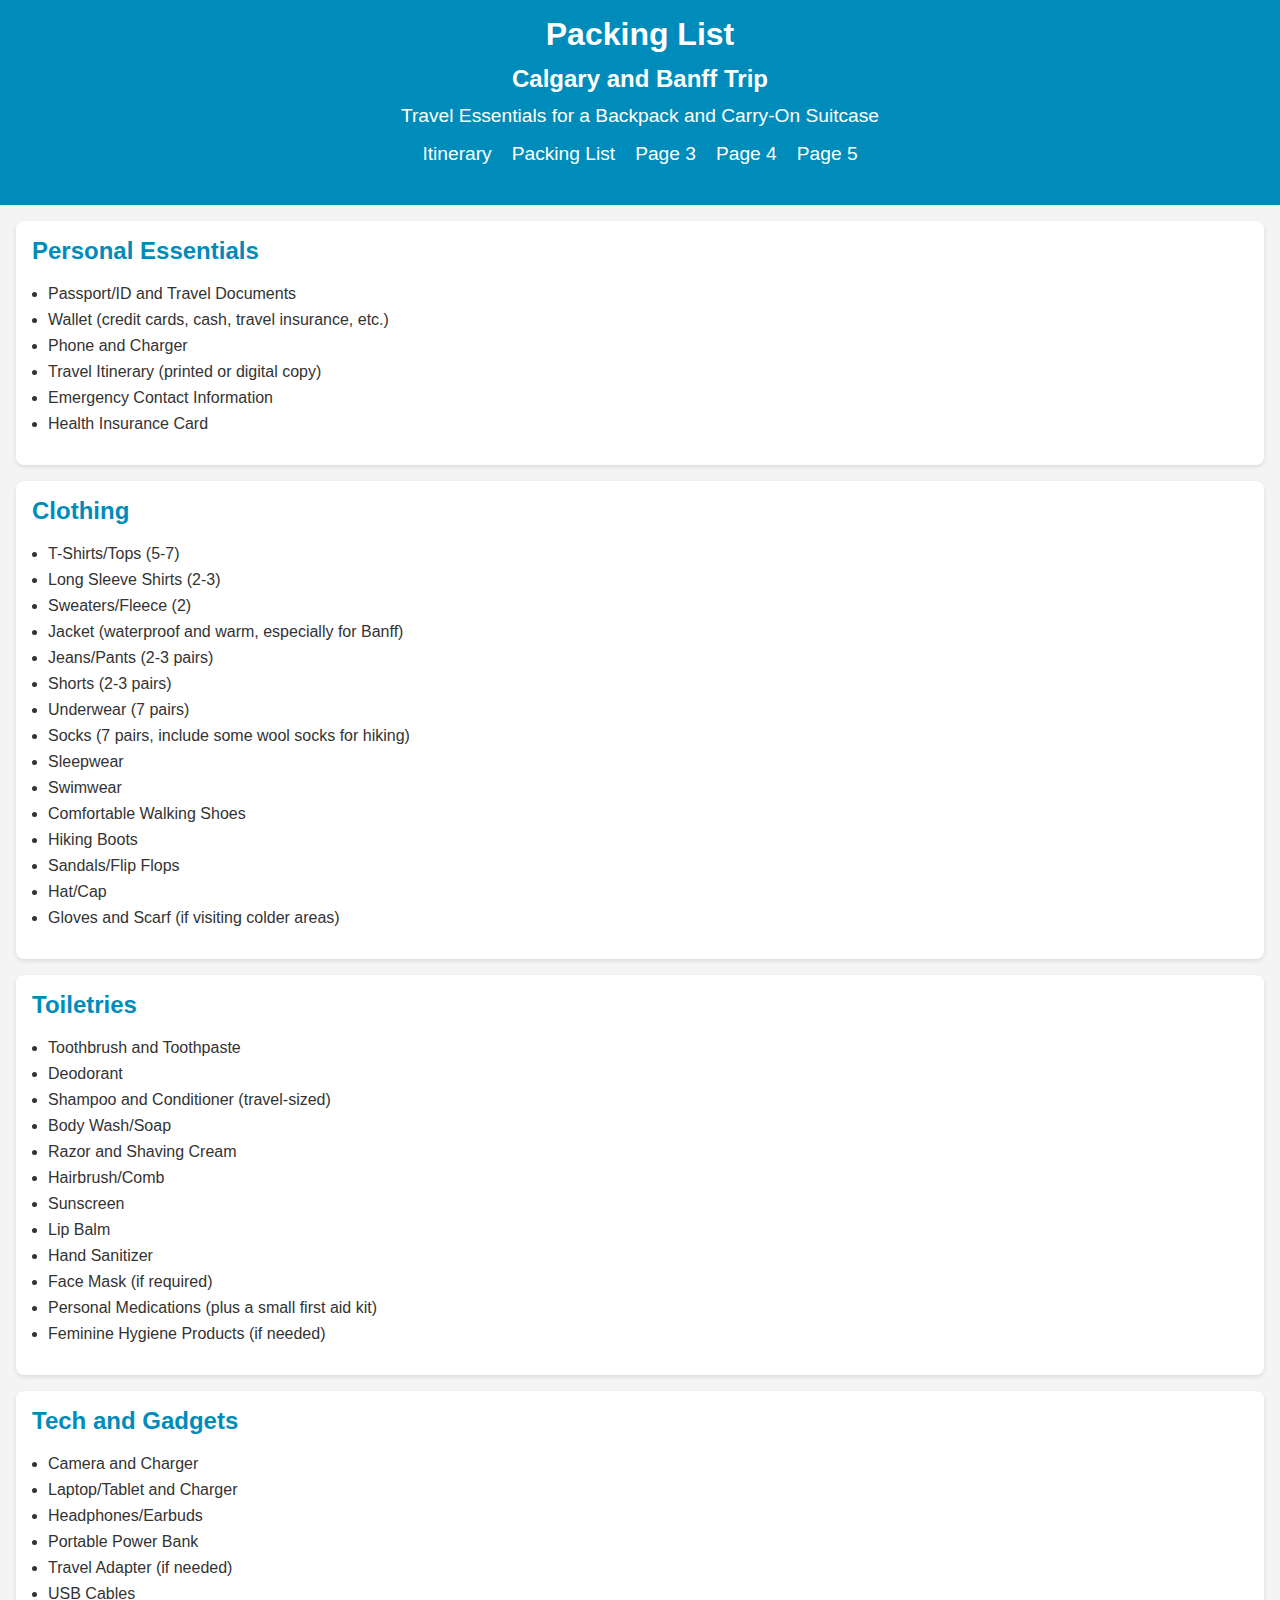
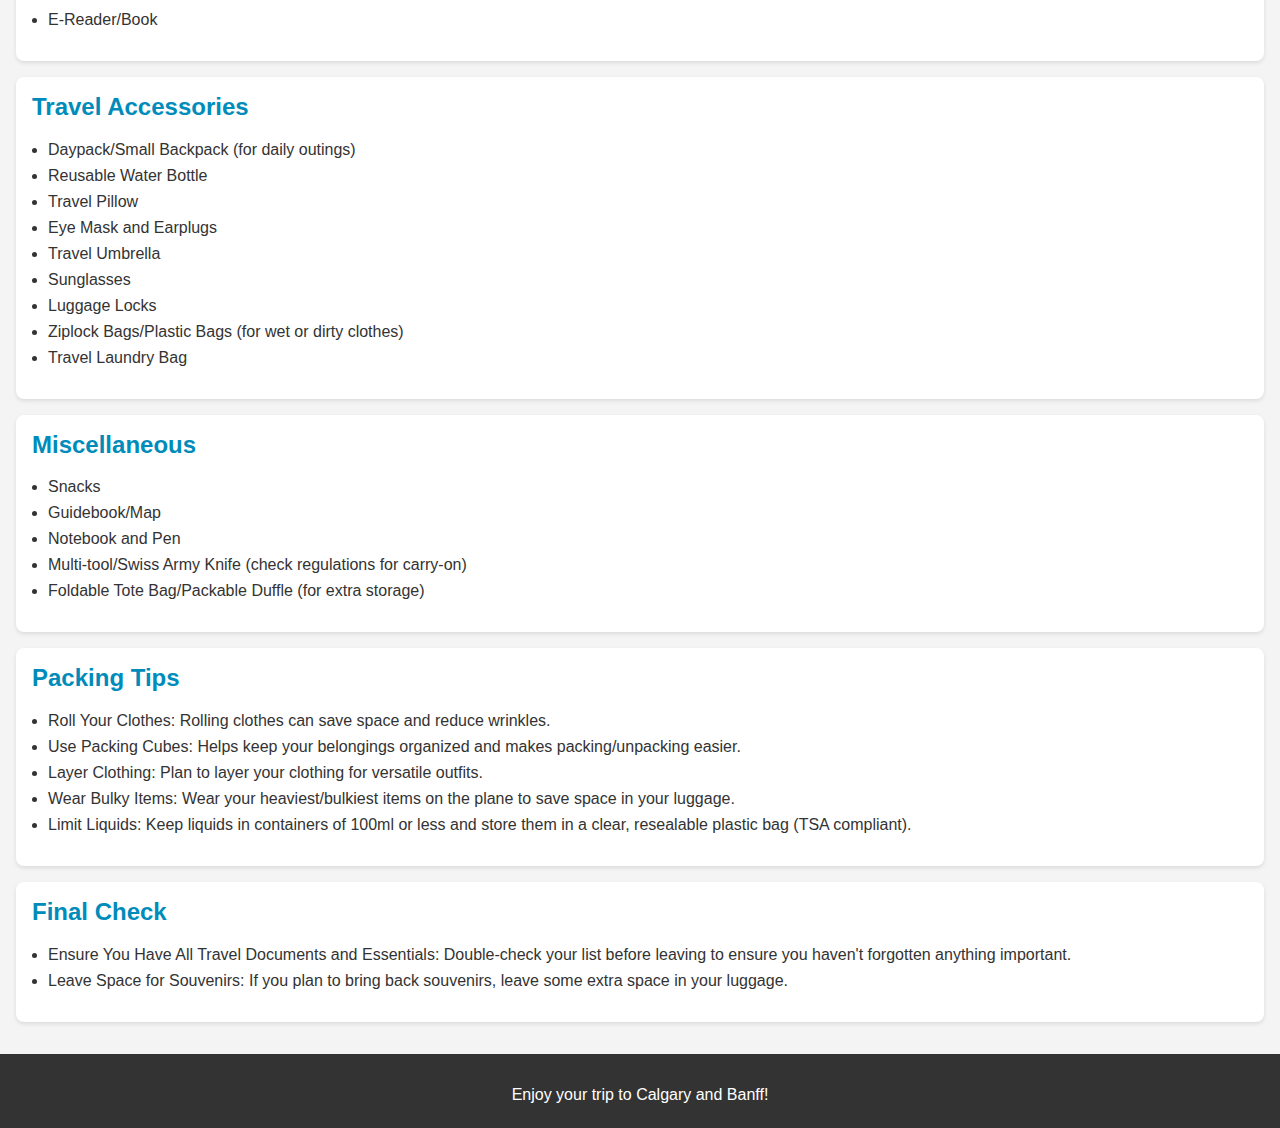
==== packing-list.html @ fa6e2751 "Add files via upload" ====
<!DOCTYPE html>
<html lang="en">
<head>
    <meta charset="UTF-8">
    <meta name="viewport" content="width=device-width, initial-scale=1.0">
    <title>Packing List for Calgary and Banff Trip</title>
    <link rel="stylesheet" href="styles.css">
</head>
<body>
    <header>
        <h1>Packing List</h1>
        <h2>Calgary and Banff Trip</h2>
        <p>Travel Essentials for a Backpack and Carry-On Suitcase</p>
        <nav>
            <div class="hamburger-menu" id="hamburger-menu">
                ☰
            </div>
            <ul class="nav-links" id="nav-links">
                <li><a href="Index.html">Itinerary</a></li>
                <li><a href="packing-list.html">Packing List</a></li>
                <li><a href="page3.html">Page 3</a></li>
                <li><a href="page4.html">Page 4</a></li>
                <li><a href="page5.html">Page 5</a></li>
            </ul>
        </nav>
    </header>

    <main>
        <section class="day">
            <h2>Personal Essentials</h2>
            <ul>
                <li>Passport/ID and Travel Documents</li>
                <li>Wallet (credit cards, cash, travel insurance, etc.)</li>
                <li>Phone and Charger</li>
                <li>Travel Itinerary (printed or digital copy)</li>
                <li>Emergency Contact Information</li>
                <li>Health Insurance Card</li>
            </ul>
        </section>

        <section class="day">
            <h2>Clothing</h2>
            <ul>
                <li>T-Shirts/Tops (5-7)</li>
                <li>Long Sleeve Shirts (2-3)</li>
                <li>Sweaters/Fleece (2)</li>
                <li>Jacket (waterproof and warm, especially for Banff)</li>
                <li>Jeans/Pants (2-3 pairs)</li>
                <li>Shorts (2-3 pairs)</li>
                <li>Underwear (7 pairs)</li>
                <li>Socks (7 pairs, include some wool socks for hiking)</li>
                <li>Sleepwear</li>
                <li>Swimwear</li>
                <li>Comfortable Walking Shoes</li>
                <li>Hiking Boots</li>
                <li>Sandals/Flip Flops</li>
                <li>Hat/Cap</li>
                <li>Gloves and Scarf (if visiting colder areas)</li>
            </ul>
        </section>

        <section class="day">
            <h2>Toiletries</h2>
            <ul>
                <li>Toothbrush and Toothpaste</li>
                <li>Deodorant</li>
                <li>Shampoo and Conditioner (travel-sized)</li>
                <li>Body Wash/Soap</li>
                <li>Razor and Shaving Cream</li>
                <li>Hairbrush/Comb</li>
                <li>Sunscreen</li>
                <li>Lip Balm</li>
                <li>Hand Sanitizer</li>
                <li>Face Mask (if required)</li>
                <li>Personal Medications (plus a small first aid kit)</li>
                <li>Feminine Hygiene Products (if needed)</li>
            </ul>
        </section>

        <section class="day">
            <h2>Tech and Gadgets</h2>
            <ul>
                <li>Camera and Charger</li>
                <li>Laptop/Tablet and Charger</li>
                <li>Headphones/Earbuds</li>
                <li>Portable Power Bank</li>
                <li>Travel Adapter (if needed)</li>
                <li>USB Cables</li>
                <li>E-Reader/Book</li>
            </ul>
        </section>

        <section class="day">
            <h2>Travel Accessories</h2>
            <ul>
                <li>Daypack/Small Backpack (for daily outings)</li>
                <li>Reusable Water Bottle</li>
                <li>Travel Pillow</li>
                <li>Eye Mask and Earplugs</li>
                <li>Travel Umbrella</li>
                <li>Sunglasses</li>
                <li>Luggage Locks</li>
                <li>Ziplock Bags/Plastic Bags (for wet or dirty clothes)</li>
                <li>Travel Laundry Bag</li>
            </ul>
        </section>

        <section class="day">
            <h2>Miscellaneous</h2>
            <ul>
                <li>Snacks</li>
                <li>Guidebook/Map</li>
                <li>Notebook and Pen</li>
                <li>Multi-tool/Swiss Army Knife (check regulations for carry-on)</li>
                <li>Foldable Tote Bag/Packable Duffle (for extra storage)</li>
            </ul>
        </section>

        <section class="day">
            <h2>Packing Tips</h2>
            <ul>
                <li>Roll Your Clothes: Rolling clothes can save space and reduce wrinkles.</li>
                <li>Use Packing Cubes: Helps keep your belongings organized and makes packing/unpacking easier.</li>
                <li>Layer Clothing: Plan to layer your clothing for versatile outfits.</li>
                <li>Wear Bulky Items: Wear your heaviest/bulkiest items on the plane to save space in your luggage.</li>
                <li>Limit Liquids: Keep liquids in containers of 100ml or less and store them in a clear, resealable plastic bag (TSA compliant).</li>
            </ul>
        </section>

        <section class="day">
            <h2>Final Check</h2>
            <ul>
                <li>Ensure You Have All Travel Documents and Essentials: Double-check your list before leaving to ensure you haven't forgotten anything important.</li>
                <li>Leave Space for Souvenirs: If you plan to bring back souvenirs, leave some extra space in your luggage.</li>
            </ul>
        </section>
    </main>

    <footer>
        <p>Enjoy your trip to Calgary and Banff!</p>
    </footer>
    <script>
        document.getElementById('hamburger-menu').addEventListener('click', function() {
            var navLinks = document.getElementById('nav-links');
            if (navLinks.style.display === 'block') {
                navLinks.style.display = 'none';
            } else {
                navLinks.style.display = 'block';
            }
        });
    </script>
</body>
</html>
---- styles.css ----
body {
    font-family: Arial, sans-serif;
    margin: 0;
    padding: 0;
    background-color: #f4f4f4;
    color: #333;
}

header {
    background-color: #008cba;
    color: white;
    padding: 1em;
    text-align: center;
    position: relative;
}

header h1 {
    margin: 0;
    font-size: 2em;
}

header h2 {
    margin: 0.5em 0;
    font-size: 1.5em;
}

header p {
    margin: 0.5em 0;
    font-size: 1.2em;
}

.responsive-image {
    width: 100%;
    height: auto;
    max-width: 600px;
    margin: 20px auto;
}

.hamburger-menu {
    font-size: 2em;
    cursor: pointer;
    display: none;
    position: absolute;
    top: 10px;
    right: 20px;
}

.nav-links {
    list-style: none;
    padding: 0;
    display: flex;
    justify-content: center;
    gap: 20px;
}

.nav-links li {
    display: inline;
}

.nav-links li a {
    color: white;
    text-decoration: none;
    font-size: 1.2em;
}

@media (max-width: 768px) {
    .hamburger-menu {
        display: block;
    }

    .nav-links {
        display: none;
        flex-direction: column;
        position: absolute;
        top: 60px;
        right: 20px;
        background-color: #008cba;
        padding: 10px;
        border-radius: 5px;
    }

    .nav-links li {
        margin: 10px 0;
    }

    .nav-links li a {
        font-size: 1.5em;
    }
}

main {
    padding: 1em;
}

.day {
    background-color: white;
    margin-bottom: 1em;
    padding: 1em;
    border-radius: 8px;
    box-shadow: 0 2px 4px rgba(0, 0, 0, 0.1);
}

.day h2 {
    color: #008cba;
    margin-top: 0;
}

.day h3 {
    margin-top: 0.5em;
    margin-bottom: 0.5em;
}

ul {
    padding-left: 1em;
}

ul li {
    margin-bottom: 0.5em;
}

footer {
    background-color: #333;
    color: white;
    padding: 1em;
    text-align: center;
}

footer p {
    margin-bottom: 0.5em;
}
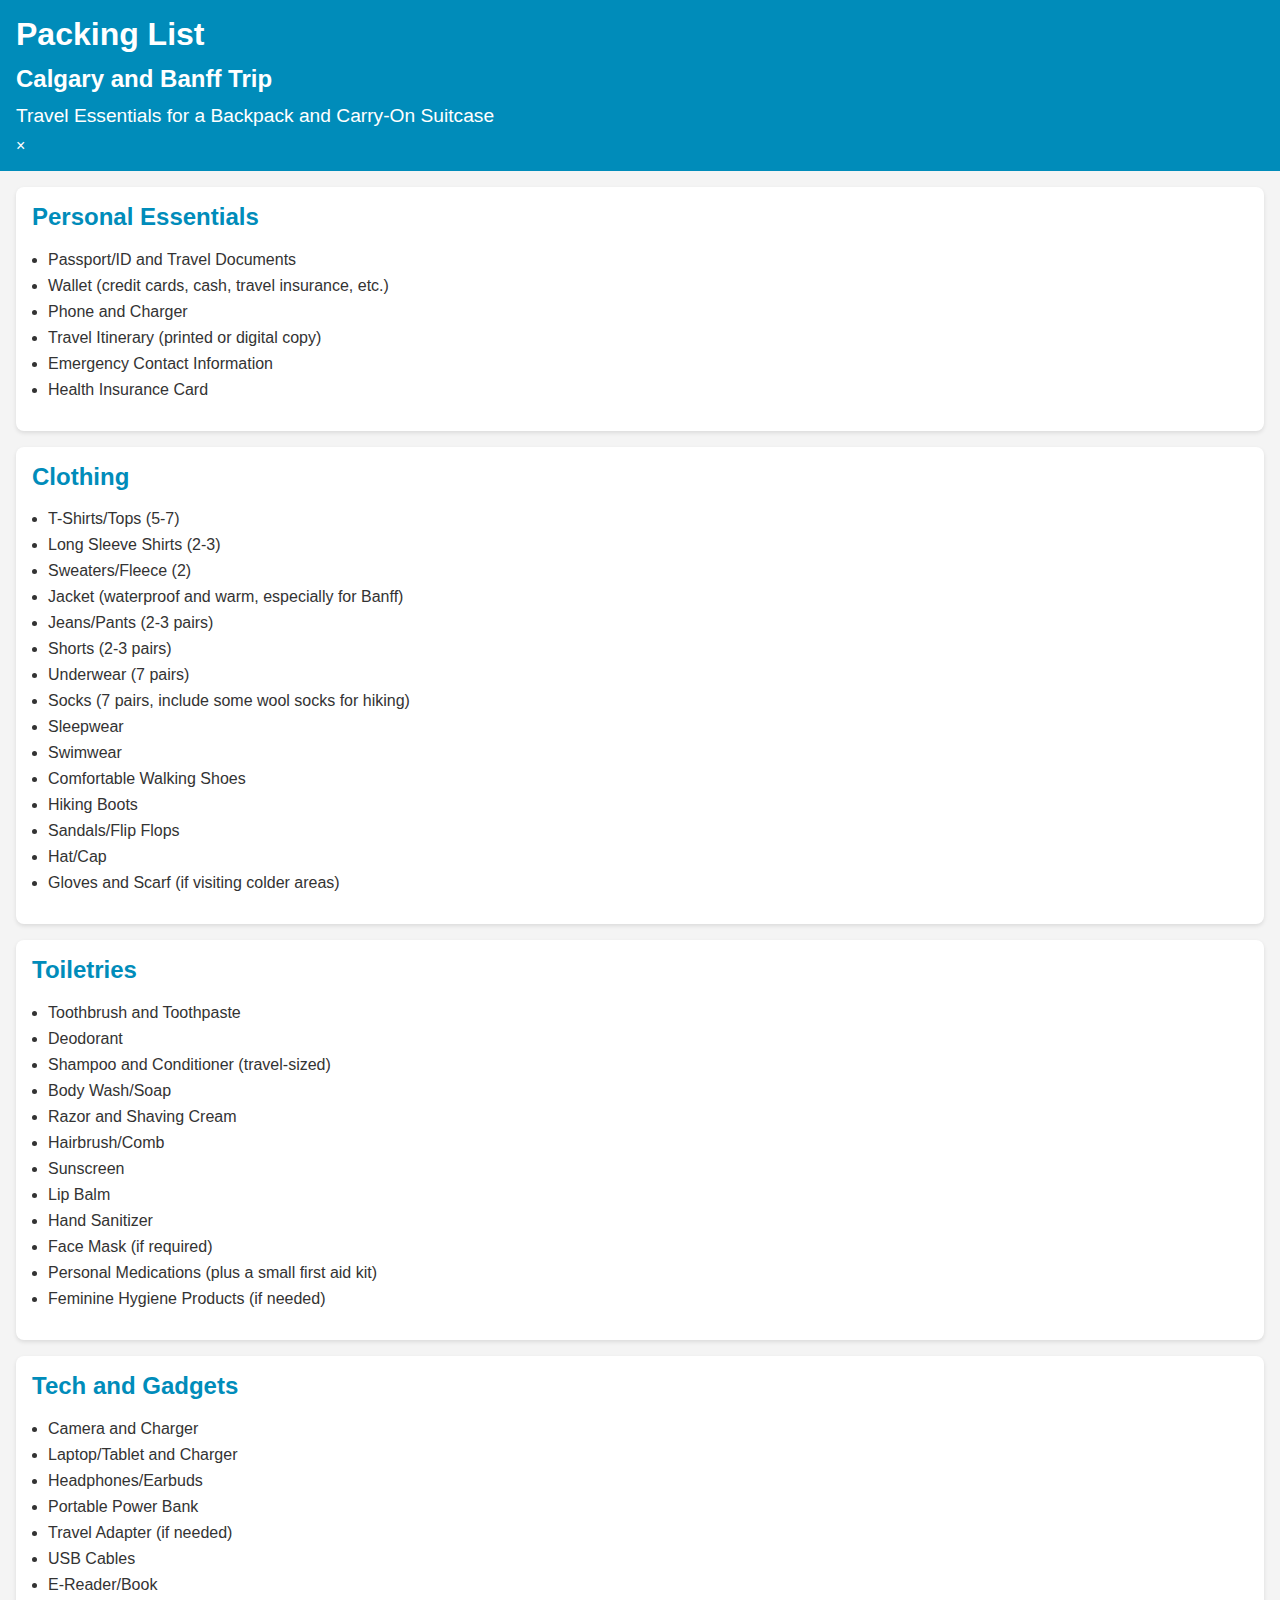
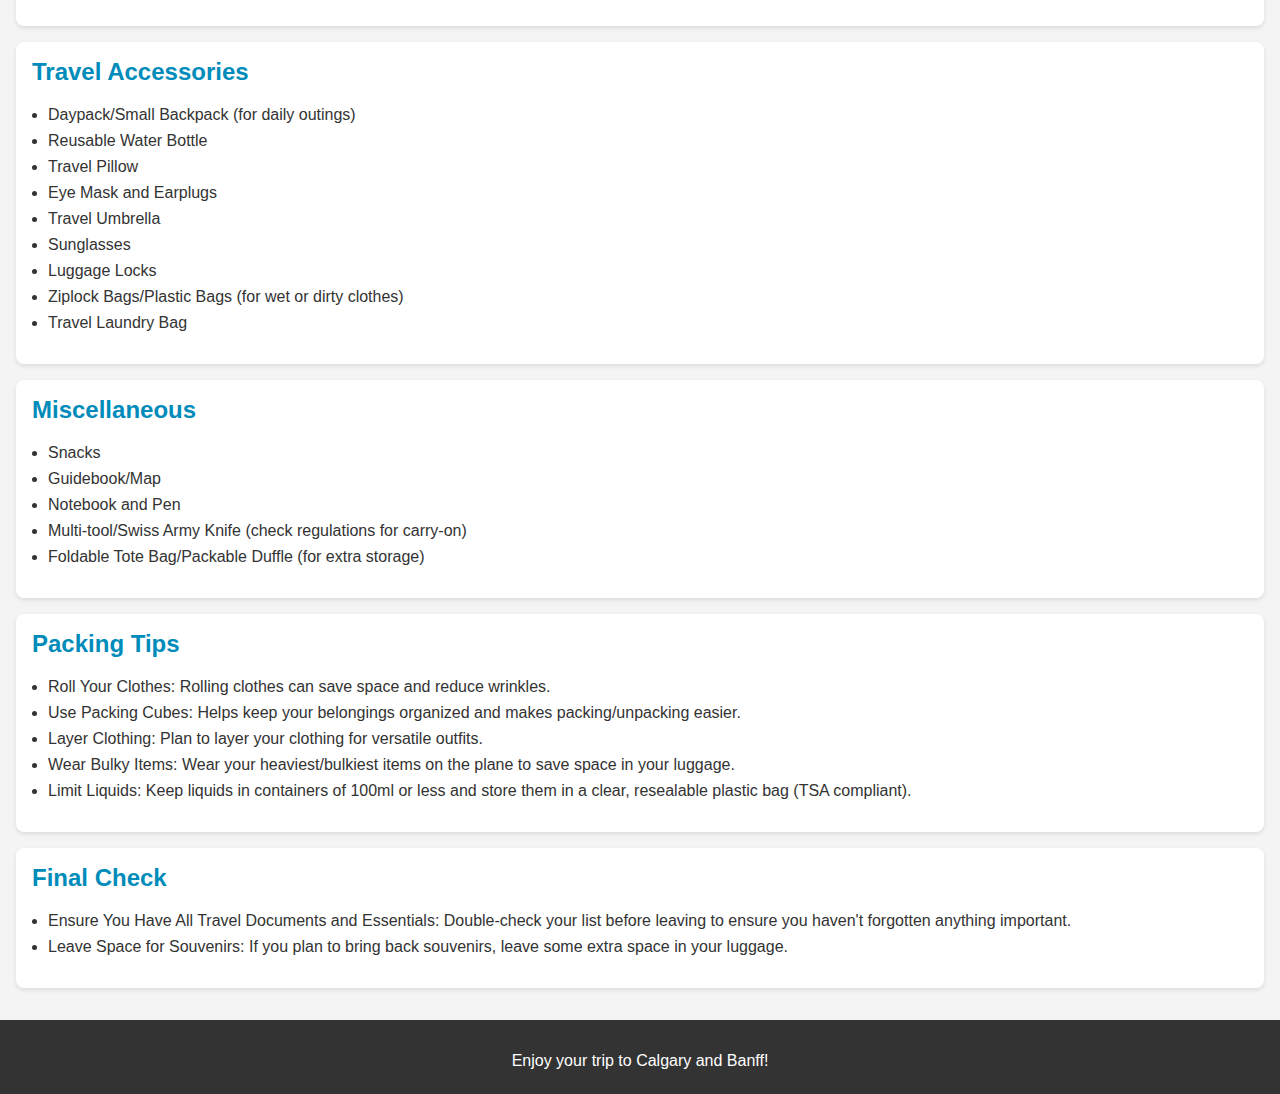
==== commit 26400359: "Update packing-list.html" ====
--- a/packing-list.html
+++ b/packing-list.html
@@ -15,8 +15,11 @@
             <div class="hamburger-menu" id="hamburger-menu">
                 ☰
             </div>
+            <div class="close-menu" id="close-menu">
+                &times;
+            </div>
             <ul class="nav-links" id="nav-links">
-                <li><a href="Index.html">Itinerary</a></li>
+                <li><a href="index.html">Itinerary</a></li>
                 <li><a href="packing-list.html">Packing List</a></li>
                 <li><a href="page3.html">Page 3</a></li>
                 <li><a href="page4.html">Page 4</a></li>
@@ -150,4 +153,4 @@
         });
     </script>
 </body>
-</html>+</html>
--- a/styles.css
+++ b/styles.css
@@ -10,7 +10,7 @@
     background-color: #008cba;
     color: white;
     padding: 1em;
-    text-align: center;
+    text-align: left;
     position: relative;
 }
 
@@ -47,44 +47,34 @@
 
 .nav-links {
     list-style: none;
-    padding: 0;
-    display: flex;
+    padding: 1em;
+    margin: 0;
+    display: none;
+    flex-direction: column;
+    position: fixed;
+    top: 0;
+    left: 0;
+    width: 100%;
+    height: 100%;
+    background-color: #008cba;
     justify-content: center;
-    gap: 20px;
+    align-items: center;
+    z-index: 1000;
 }
 
 .nav-links li {
-    display: inline;
+    margin: 20px 0;
 }
 
 .nav-links li a {
     color: white;
     text-decoration: none;
-    font-size: 1.2em;
+    font-size: 2em;
 }
 
 @media (max-width: 768px) {
     .hamburger-menu {
         display: block;
-    }
-
-    .nav-links {
-        display: none;
-        flex-direction: column;
-        position: absolute;
-        top: 60px;
-        right: 20px;
-        background-color: #008cba;
-        padding: 10px;
-        border-radius: 5px;
-    }
-
-    .nav-links li {
-        margin: 10px 0;
-    }
-
-    .nav-links li a {
-        font-size: 1.5em;
     }
 }
 
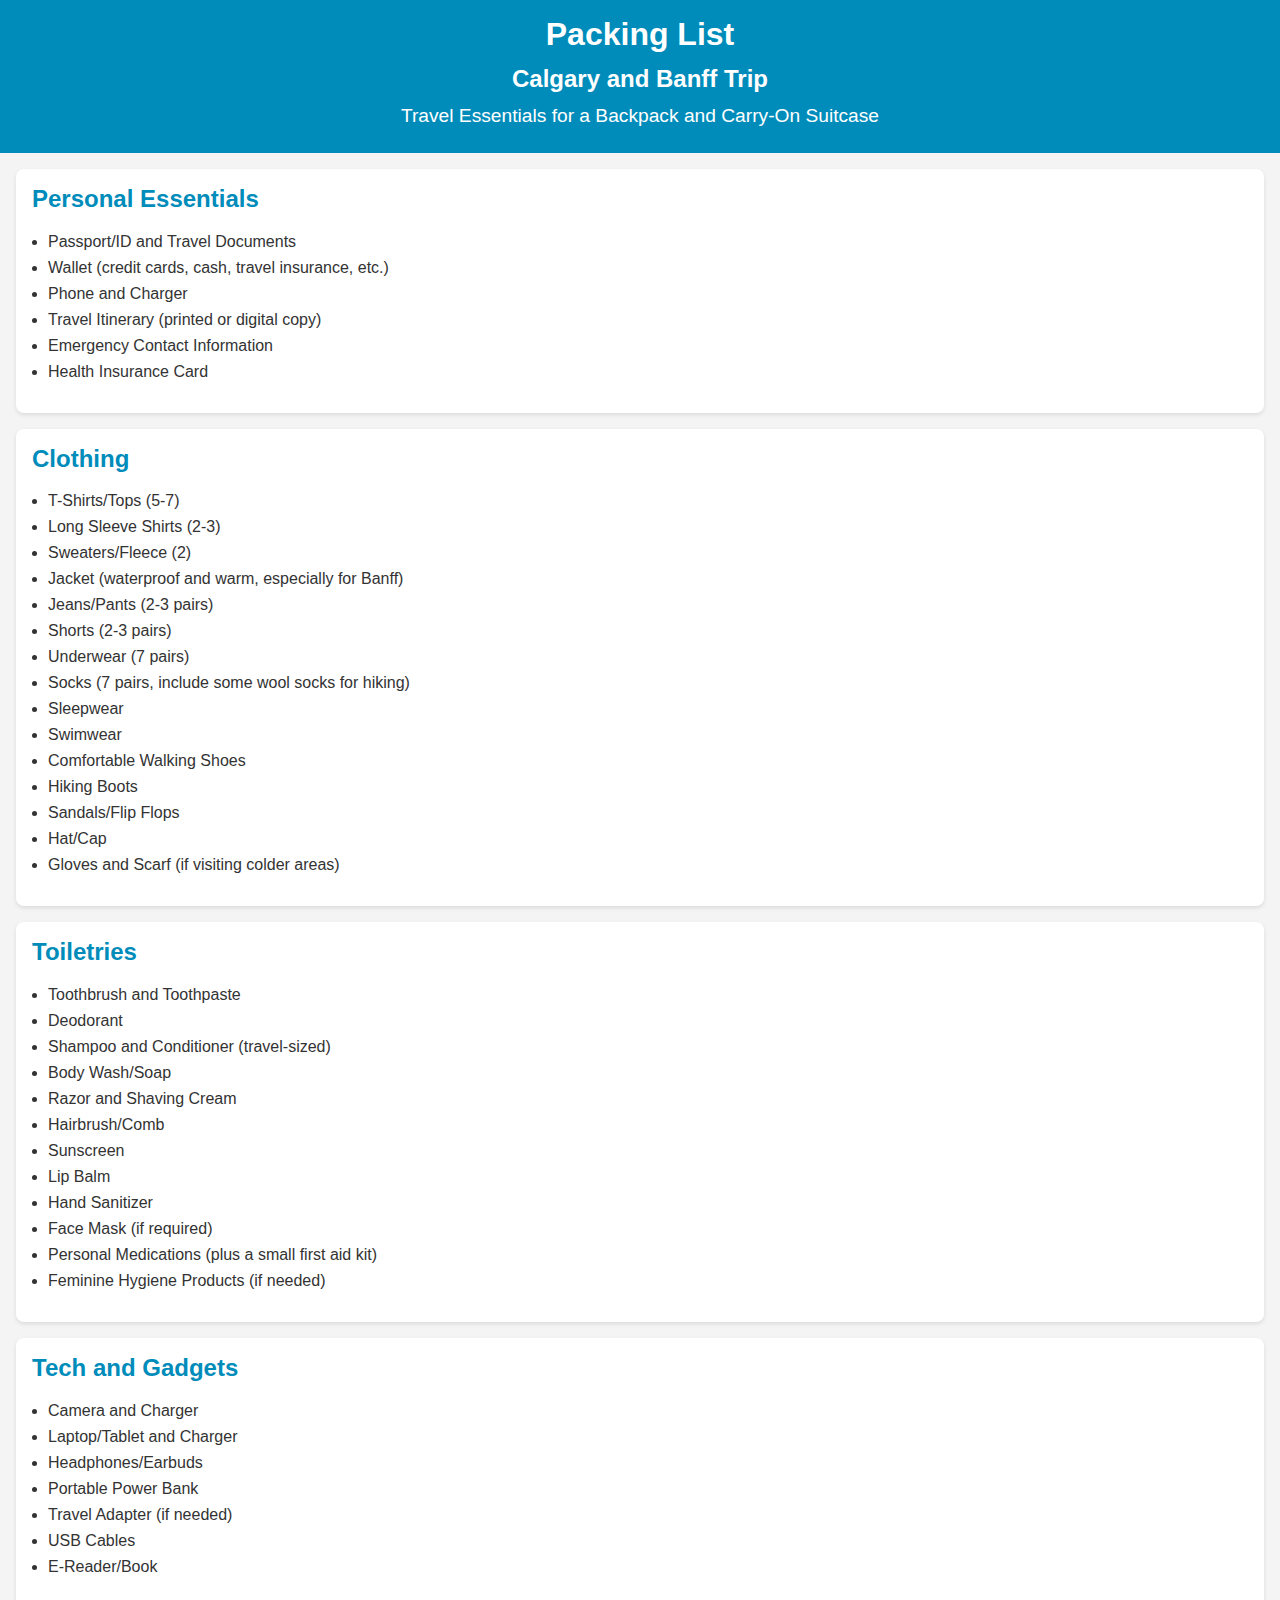
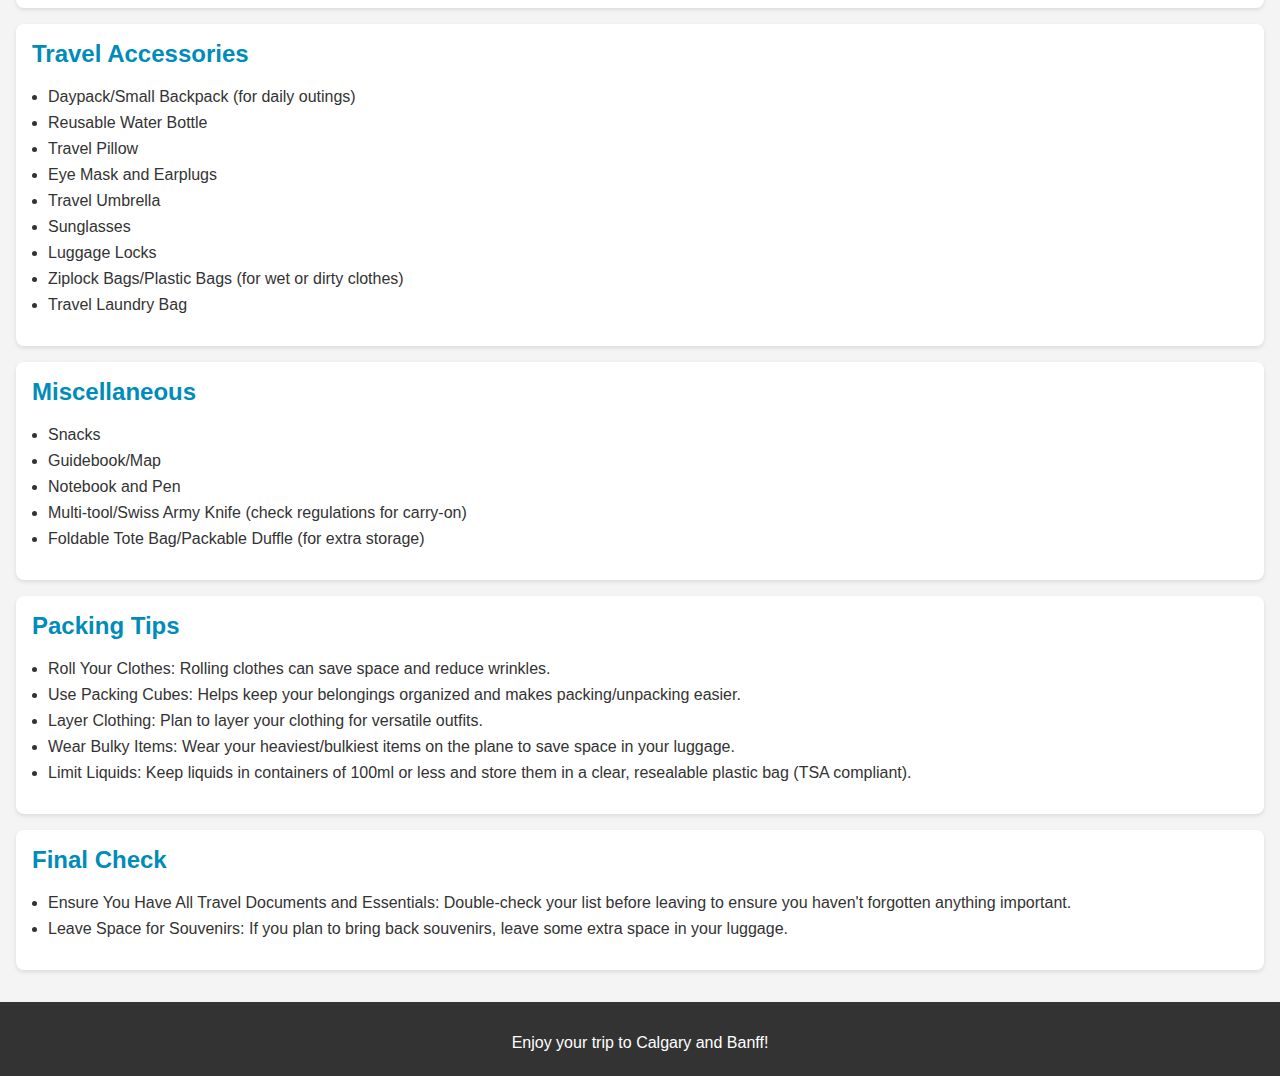
==== commit c0cdf511: "Update packing-list.html" ====
--- a/packing-list.html
+++ b/packing-list.html
@@ -144,12 +144,13 @@
     </footer>
     <script>
         document.getElementById('hamburger-menu').addEventListener('click', function() {
-            var navLinks = document.getElementById('nav-links');
-            if (navLinks.style.display === 'block') {
-                navLinks.style.display = 'none';
-            } else {
-                navLinks.style.display = 'block';
-            }
+            document.getElementById('nav-links').style.display = 'flex';
+            document.getElementById('close-menu').style.display = 'block';
+        });
+
+        document.getElementById('close-menu').addEventListener('click', function() {
+            document.getElementById('nav-links').style.display = 'none';
+            document.getElementById('close-menu').style.display = 'none';
         });
     </script>
 </body>
--- a/styles.css
+++ b/styles.css
@@ -10,7 +10,7 @@
     background-color: #008cba;
     color: white;
     padding: 1em;
-    text-align: left;
+    text-align: center;
     position: relative;
 }
 
@@ -36,13 +36,17 @@
     margin: 20px auto;
 }
 
-.hamburger-menu {
+.hamburger-menu, .close-menu {
     font-size: 2em;
     cursor: pointer;
     display: none;
     position: absolute;
     top: 10px;
     right: 20px;
+}
+
+.close-menu {
+    display: none;
 }
 
 .nav-links {
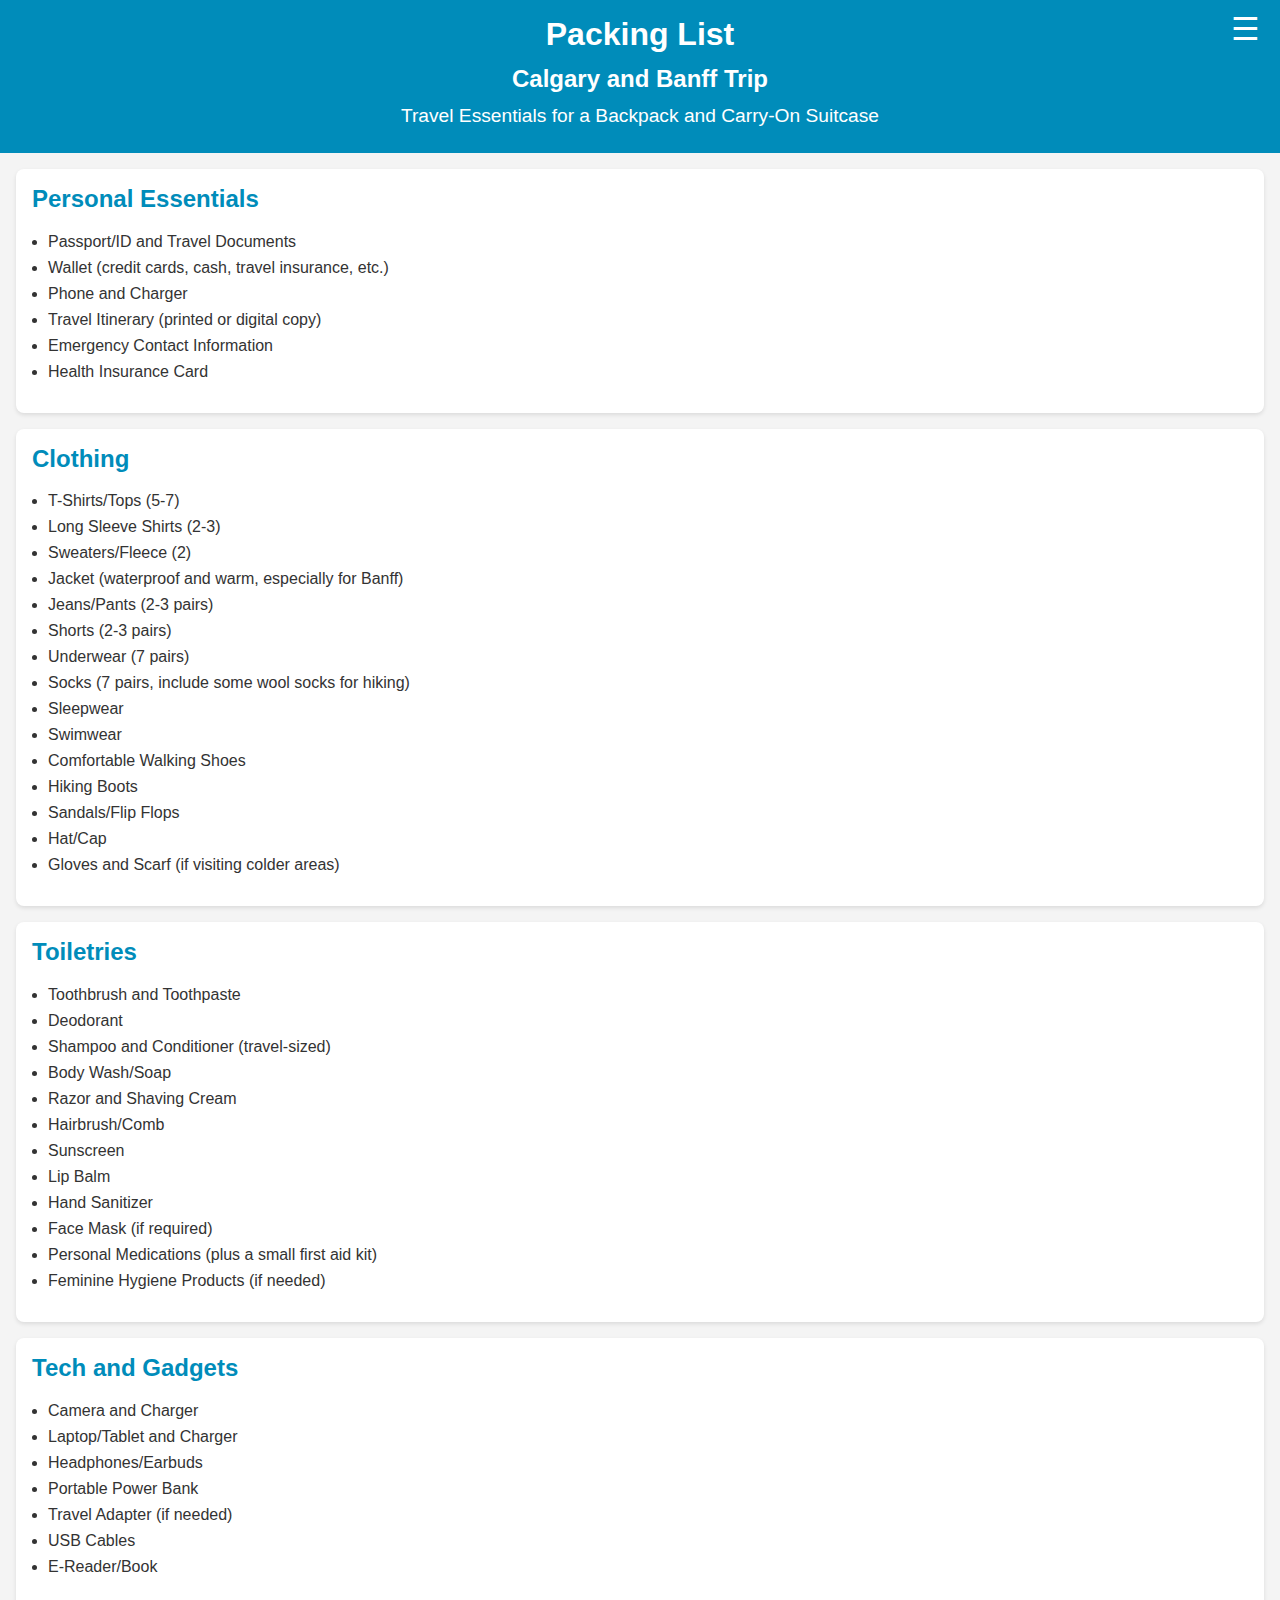
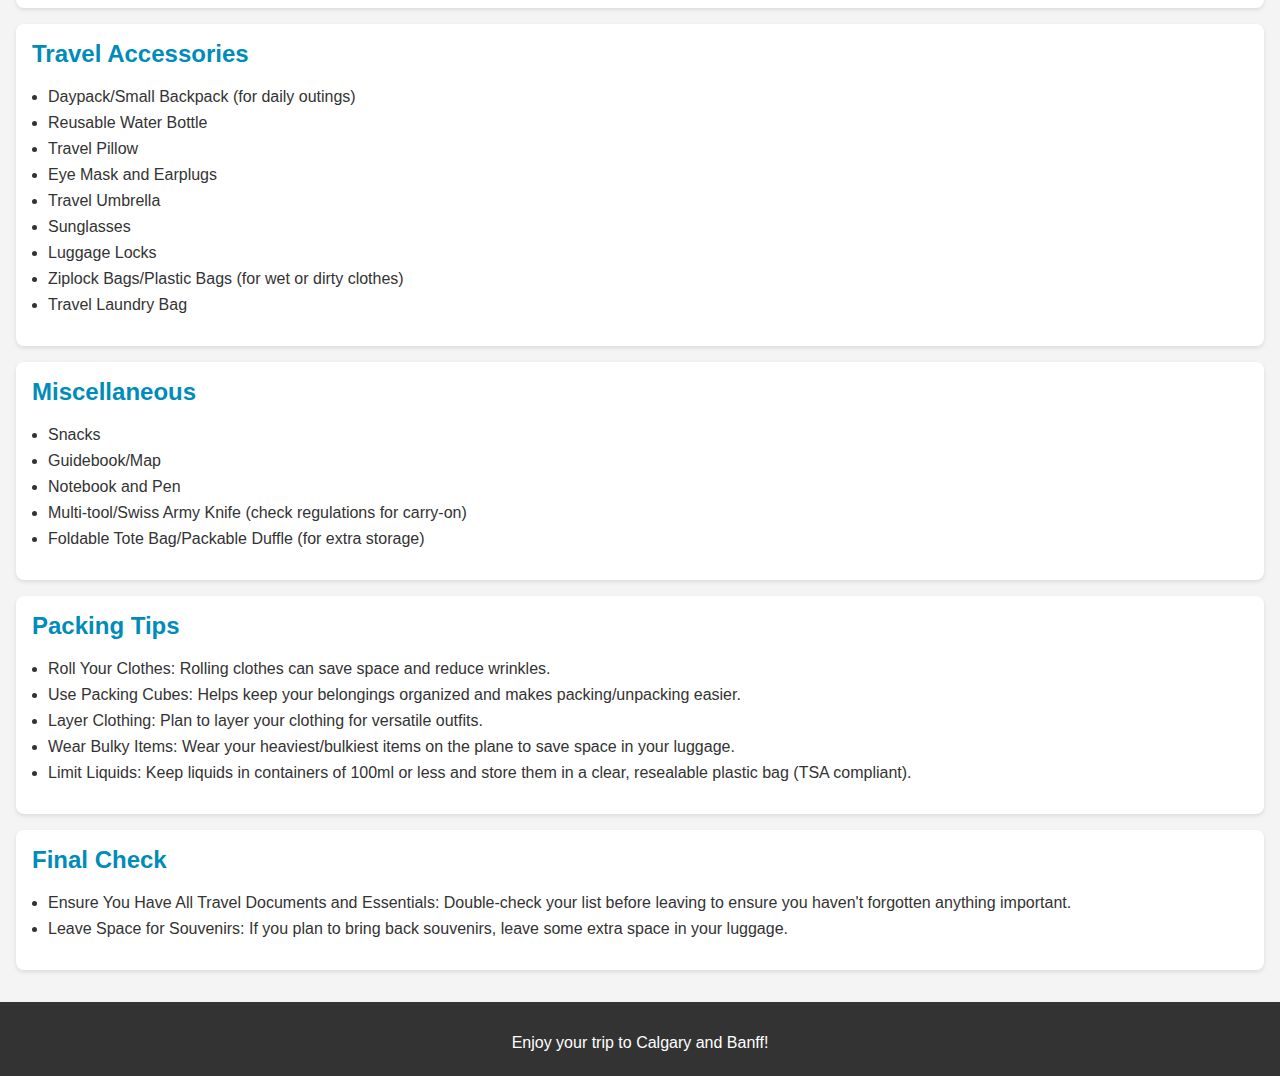
==== commit c94d78ae: "Update packing-list.html" ====
--- a/packing-list.html
+++ b/packing-list.html
@@ -5,6 +5,7 @@
     <meta name="viewport" content="width=device-width, initial-scale=1.0">
     <title>Packing List for Calgary and Banff Trip</title>
     <link rel="stylesheet" href="styles.css">
+    <link rel="icon" href="favicon.png" type="image/png">
 </head>
 <body>
     <header>
--- a/styles.css
+++ b/styles.css
@@ -39,14 +39,19 @@
 .hamburger-menu, .close-menu {
     font-size: 2em;
     cursor: pointer;
-    display: none;
     position: absolute;
     top: 10px;
     right: 20px;
 }
 
+.hamburger-menu {
+    display: block;
+}
+
 .close-menu {
     display: none;
+    color: white;
+    z-index: 10000;
 }
 
 .nav-links {
@@ -80,6 +85,31 @@
     .hamburger-menu {
         display: block;
     }
+}
+
+.tabs {
+    background-color: #008cba;
+    padding: 0.5em;
+    text-align: center;
+}
+
+.tabs ul {
+    list-style: none;
+    padding: 0;
+    margin: 0;
+    display: flex;
+    justify-content: center;
+    gap: 1em;
+}
+
+.tabs ul li {
+    display: inline;
+}
+
+.tabs ul li a {
+    color: white;
+    text-decoration: none;
+    font-size: 1.2em;
 }
 
 main {
